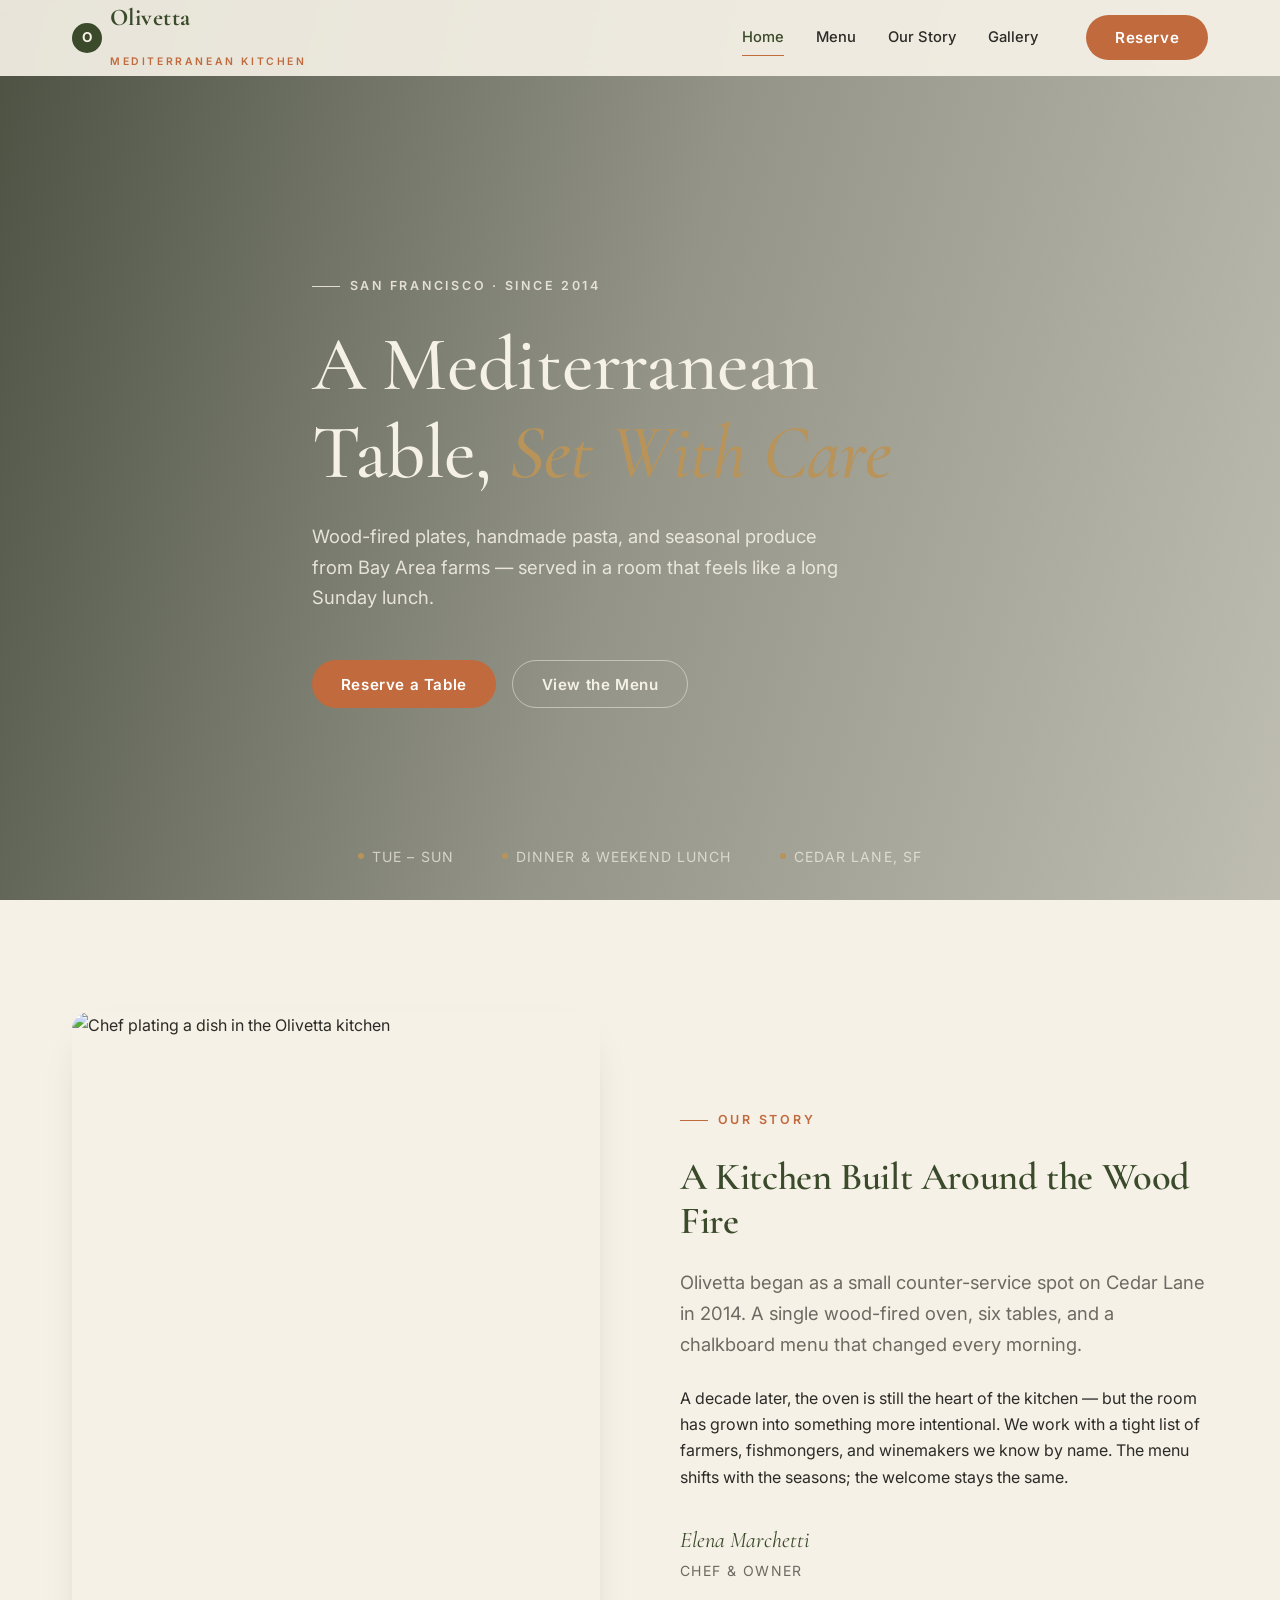
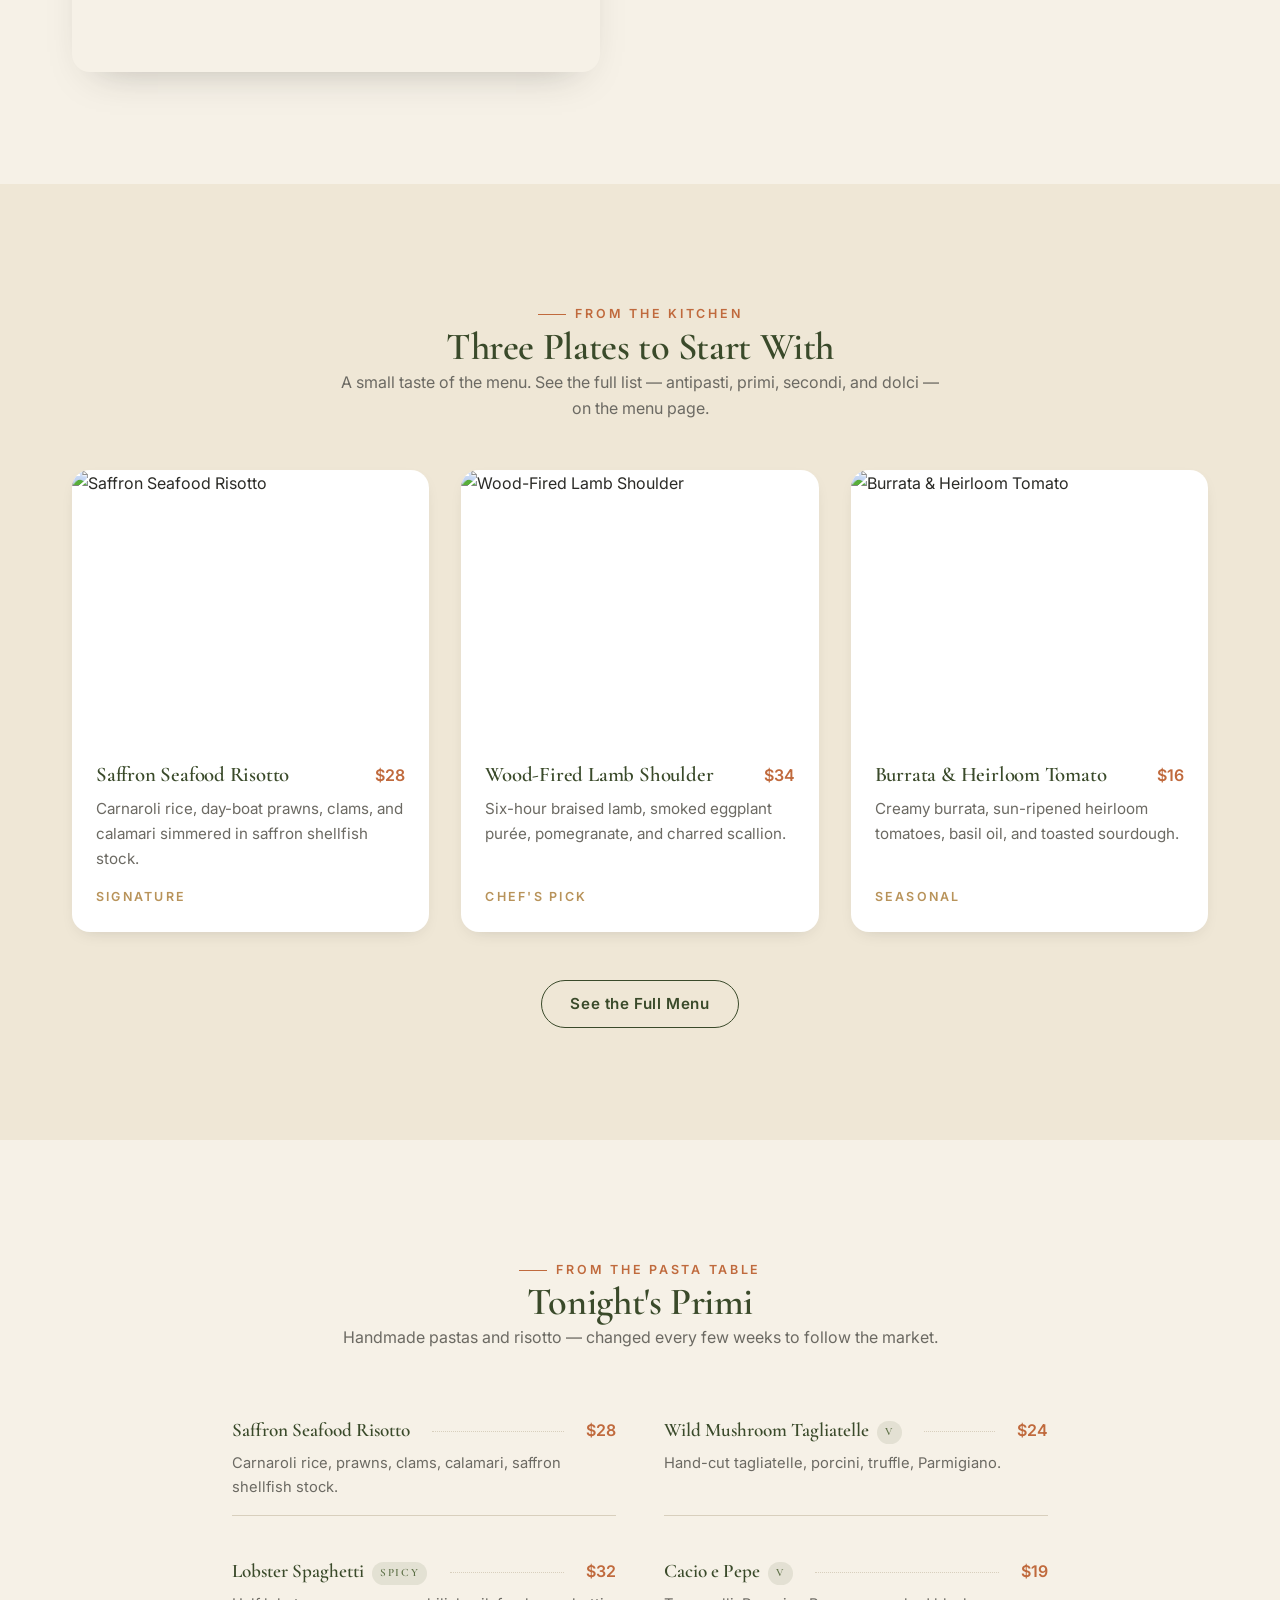
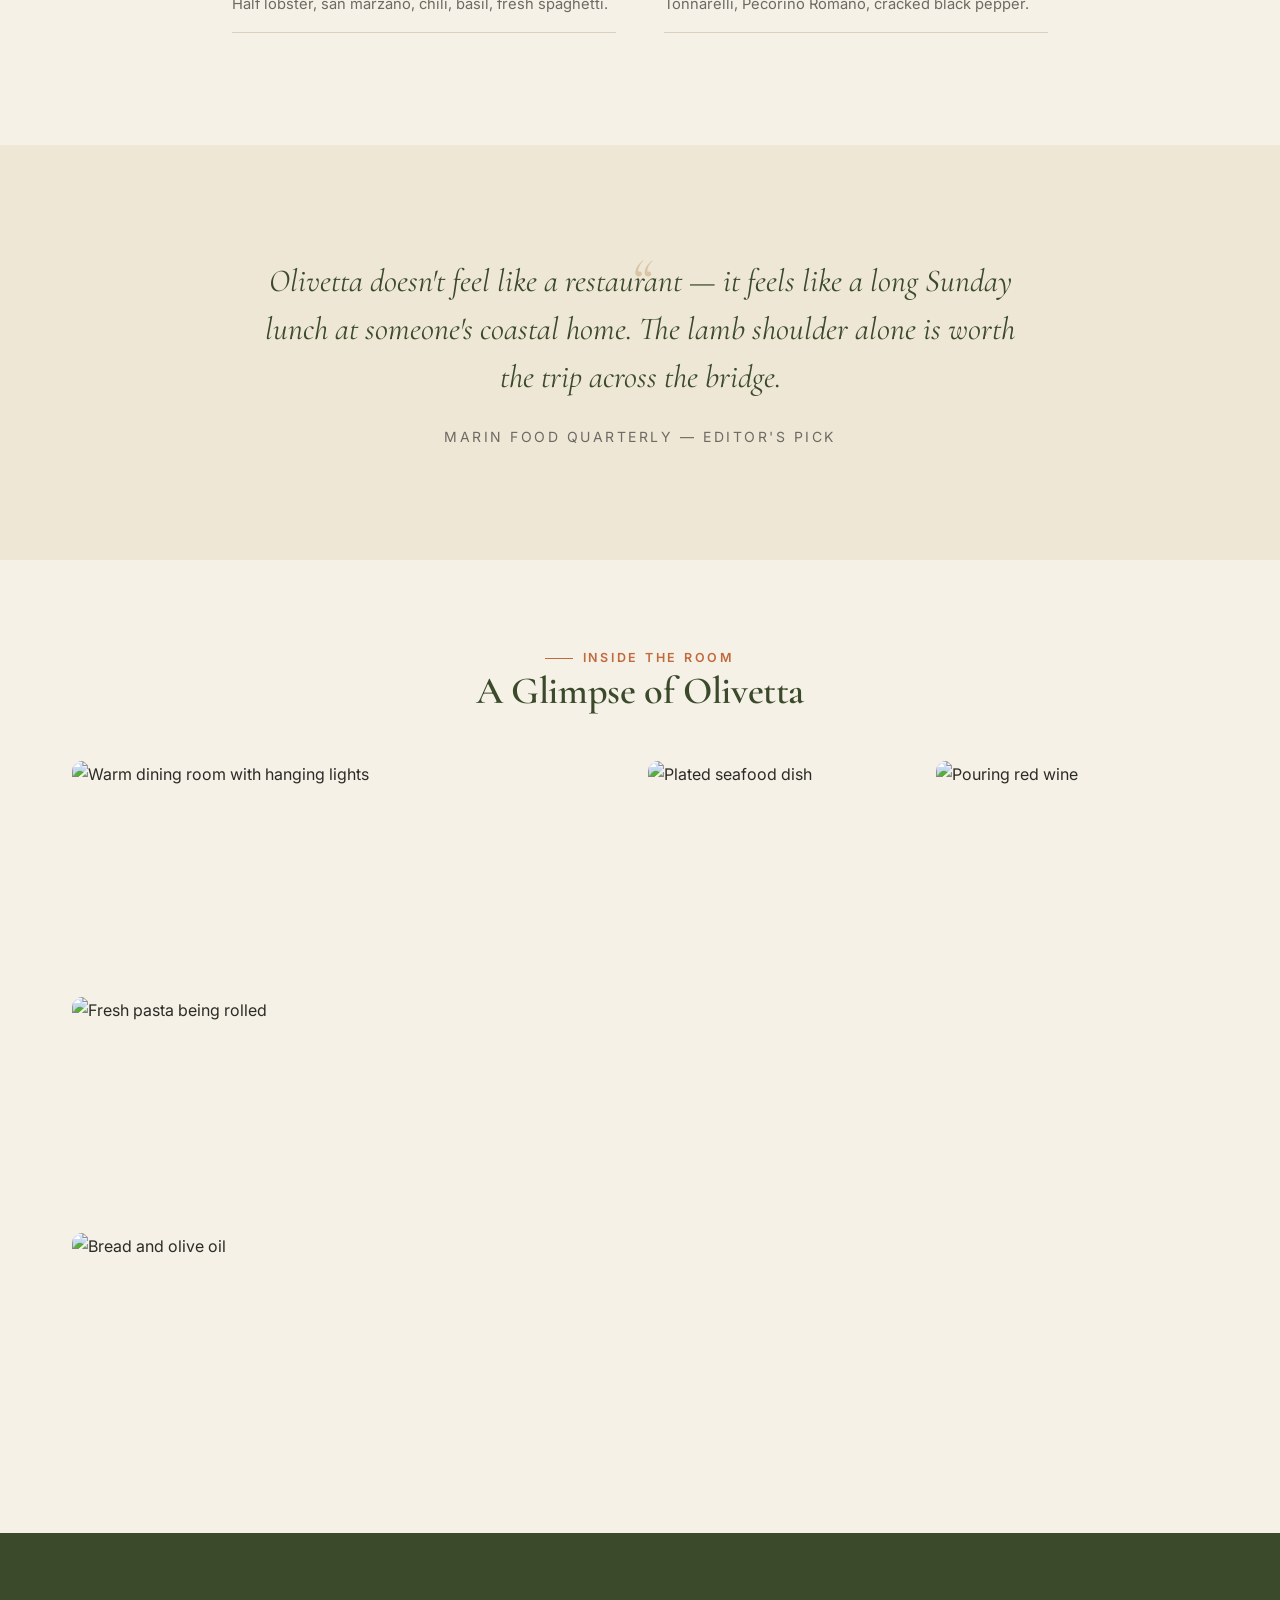
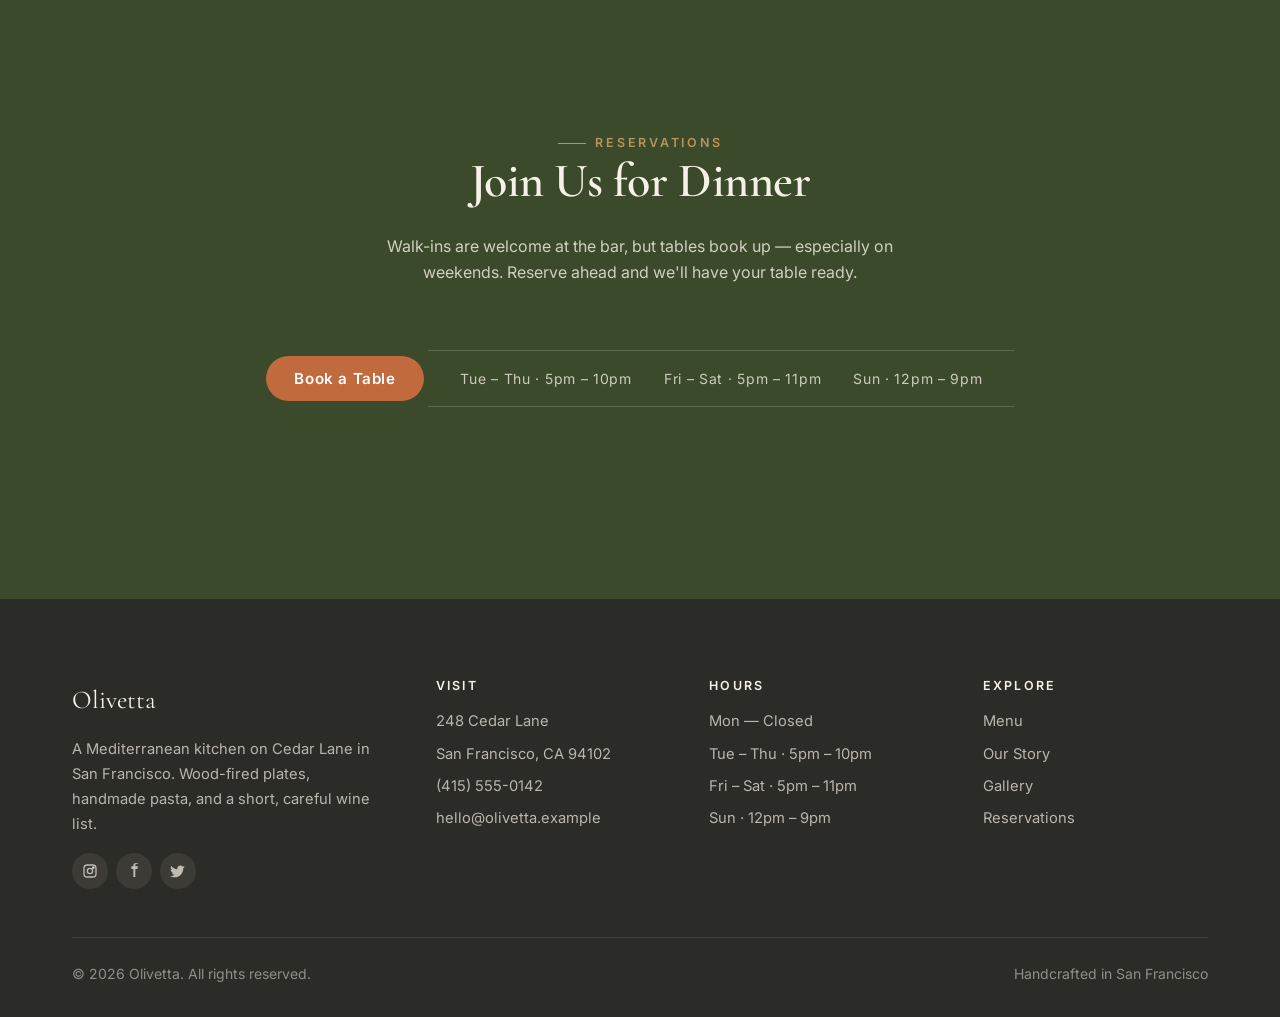
==== download/restaurant-site/index.html @ 065e6060 "7a4974b9-3017-41eb-8cba-49fa812db9d4" ====
<!DOCTYPE html>
<html lang="en">
<head>
  <meta charset="UTF-8">
  <meta name="viewport" content="width=device-width, initial-scale=1.0">
  <title>Olivetta — Mediterranean Kitchen in San Francisco</title>
  <meta name="description" content="Olivetta is a Mediterranean kitchen in San Francisco serving wood-fired dishes, handmade pasta, and seasonal plates in a warm, intimate room.">

  <!-- Fonts: Cormorant Garamond for display, Inter for body -->
  <link rel="preconnect" href="https://fonts.googleapis.com">
  <link rel="preconnect" href="https://fonts.gstatic.com" crossorigin>
  <link href="https://fonts.googleapis.com/css2?family=Cormorant+Garamond:ital,wght@0,400;0,500;0,600;0,700;1,400;1,500&family=Inter:wght@400;500;600;700&display=swap" rel="stylesheet">

  <!-- Site styles -->
  <link rel="stylesheet" href="css/style.css">

  <!-- Favicon (inline SVG olive sprig) -->
  <link rel="icon" href="data:image/svg+xml,<svg xmlns='http://www.w3.org/2000/svg' viewBox='0 0 32 32'><circle cx='16' cy='16' r='14' fill='%233a4a2a'/><text x='16' y='22' font-family='Georgia' font-size='18' fill='%23f6f1e7' text-anchor='middle'>O</text></svg>">
</head>
<body>

  <!-- =================================================================
       Navigation
       ================================================================= -->
  <header class="nav">
    <div class="nav__inner">
      <a href="index.html" class="brand" aria-label="Olivetta — home">
        <span class="brand__mark">O</span>
        <span>
          <span class="brand__name">Olivetta</span>
          <br>
          <span class="brand__tag">Mediterranean Kitchen</span>
        </span>
      </a>

      <nav class="nav__links" id="nav-links">
        <a href="index.html" class="nav__link nav__link--active">Home</a>
        <a href="menu.html" class="nav__link">Menu</a>
        <a href="index.html#story" class="nav__link">Our Story</a>
        <a href="index.html#gallery" class="nav__link">Gallery</a>
        <a href="reservation.html" class="btn btn--primary nav__cta">Reserve</a>
      </nav>

      <button class="nav__toggle" aria-label="Toggle menu"
              aria-expanded="false" aria-controls="nav-links">
        <span></span><span></span><span></span>
      </button>
    </div>
  </header>


  <!-- =================================================================
       Hero
       ================================================================= -->
  <section class="hero">
    <div class="hero__bg">
      <img src="https://images.unsplash.com/photo-1517248135467-4c7edcad34c4?auto=format&fit=crop&w=2000&q=80"
           alt="Warm candlelit dining room at Olivetta">
    </div>

    <div class="container hero__inner">
      <span class="eyebrow hero__eyebrow">San Francisco · Since 2014</span>
      <h1>A Mediterranean Table, <em>Set With Care</em></h1>
      <p class="hero__lead">
        Wood-fired plates, handmade pasta, and seasonal produce from
        Bay Area farms — served in a room that feels like a long Sunday lunch.
      </p>
      <div class="hero__actions">
        <a href="reservation.html" class="btn btn--primary">Reserve a Table</a>
        <a href="menu.html" class="btn btn--ghost">View the Menu</a>
      </div>
    </div>

    <div class="hero__meta">
      <span>Tue – Sun</span>
      <span>Dinner &amp; Weekend Lunch</span>
      <span>Cedar Lane, SF</span>
    </div>
  </section>


  <!-- =================================================================
       Story
       ================================================================= -->
  <section class="section" id="story">
    <div class="container story">
      <div class="story__image reveal">
        <img src="https://images.unsplash.com/photo-1556910103-1c02745aae4d?auto=format&fit=crop&w=1000&q=80"
             alt="Chef plating a dish in the Olivetta kitchen">
      </div>

      <div class="story__content reveal">
        <span class="eyebrow">Our Story</span>
        <h2>A Kitchen Built Around the Wood Fire</h2>
        <p class="lead">
          Olivetta began as a small counter-service spot on Cedar Lane in 2014.
          A single wood-fired oven, six tables, and a chalkboard menu that
          changed every morning.
        </p>
        <p>
          A decade later, the oven is still the heart of the kitchen — but the
          room has grown into something more intentional. We work with a tight
          list of farmers, fishmongers, and winemakers we know by name. The
          menu shifts with the seasons; the welcome stays the same.
        </p>
        <p class="story__signature">
          Elena Marchetti
          <small>Chef &amp; Owner</small>
        </p>
      </div>
    </div>
  </section>


  <!-- =================================================================
       Signature Dishes (rendered by main.js)
       ================================================================= -->
  <section class="section section--alt">
    <div class="container">
      <div class="menu-preview__head reveal">
        <span class="eyebrow">From the Kitchen</span>
        <h2>Three Plates to Start With</h2>
        <p class="section-subtitle">
          A small taste of the menu. See the full list — antipasti, primi,
          secondi, and dolci — on the menu page.
        </p>
      </div>

      <div class="dishes" data-signature-dishes>
        <!-- Filled in by main.js from SIGNATURE_DISHES in js/data.js -->
      </div>

      <div style="text-align:center; margin-top: var(--space-5)">
        <a href="menu.html" class="btn btn--outline">See the Full Menu</a>
      </div>
    </div>
  </section>


  <!-- =================================================================
       Menu preview — Primi (rendered from js/data.js)
       ================================================================= -->
  <section class="section">
    <div class="container container-narrow">
      <div class="menu-preview__head reveal">
        <span class="eyebrow">From the Pasta Table</span>
        <h2>Tonight's Primi</h2>
        <p class="section-subtitle">
          Handmade pastas and risotto — changed every few weeks to follow the
          market.
        </p>
      </div>

      <div class="menu-list" data-menu-preview>
        <!-- JS will drop the Primi group's items in here -->
      </div>
    </div>
  </section>


  <!-- =================================================================
       Testimonial
       ================================================================= -->
  <section class="section section--alt">
    <div class="container container-narrow" data-testimonial>
      <!-- Filled in by main.js -->
    </div>
  </section>


  <!-- =================================================================
       Gallery (rendered by main.js)
       ================================================================= -->
  <section class="section section--tight" id="gallery">
    <div class="container">
      <div class="menu-preview__head reveal">
        <span class="eyebrow">Inside the Room</span>
        <h2>A Glimpse of Olivetta</h2>
      </div>
    </div>

    <div class="container">
      <div class="gallery" data-gallery>
        <!-- Filled in by main.js from GALLERY_IMAGES in js/data.js -->
      </div>
    </div>
  </section>


  <!-- =================================================================
       Reservation CTA
       ================================================================= -->
  <section class="section section--olive">
    <div class="container cta-band">
      <span class="eyebrow" style="color: var(--color-gold)">Reservations</span>
      <h2>Join Us for Dinner</h2>
      <p>
        Walk-ins are welcome at the bar, but tables book up — especially on
        weekends. Reserve ahead and we'll have your table ready.
      </p>
      <a href="reservation.html" class="btn btn--primary">Book a Table</a>
      <div class="cta-band__hours">
        <span>Tue – Thu · 5pm – 10pm</span>
        <span>Fri – Sat · 5pm – 11pm</span>
        <span>Sun · 12pm – 9pm</span>
      </div>
    </div>
  </section>


  <!-- =================================================================
       Footer
       ================================================================= -->
  <footer class="footer">
    <div class="container">
      <div class="footer__grid">
        <div>
          <div class="footer__brand">Olivetta</div>
          <p class="footer__about">
            A Mediterranean kitchen on Cedar Lane in San Francisco.
            Wood-fired plates, handmade pasta, and a short, careful wine list.
          </p>
          <div class="footer__social">
            <a href="https://instagram.com" aria-label="Instagram" target="_blank" rel="noopener">
              <svg viewBox="0 0 24 24" fill="none" stroke="currentColor" stroke-width="2"><rect x="3" y="3" width="18" height="18" rx="5"/><circle cx="12" cy="12" r="4"/><circle cx="17" cy="7" r="1" fill="currentColor"/></svg>
            </a>
            <a href="https://facebook.com" aria-label="Facebook" target="_blank" rel="noopener">
              <svg viewBox="0 0 24 24" fill="currentColor"><path d="M14 9h3l1-4h-4V3c0-1 .5-2 2-2h2V0h-3c-3 0-4 1.5-4 4v1H8v4h3v12h3V9z"/></svg>
            </a>
            <a href="https://twitter.com" aria-label="Twitter" target="_blank" rel="noopener">
              <svg viewBox="0 0 24 24" fill="currentColor"><path d="M22 5.8c-.7.3-1.5.5-2.4.6.9-.5 1.5-1.3 1.8-2.3-.8.5-1.7.8-2.6 1-.8-.9-2-1.4-3.3-1.4-2.5 0-4.5 2-4.5 4.5 0 .4 0 .7.1 1C7.4 9 4 7.2 1.7 4.4c-.4.7-.6 1.5-.6 2.3 0 1.6.8 3 2 3.8-.7 0-1.4-.2-2-.5 0 2.2 1.6 4 3.7 4.4-.4.1-.8.2-1.2.2-.3 0-.6 0-.8-.1.6 1.8 2.3 3.1 4.3 3.1-1.6 1.2-3.5 1.9-5.6 1.9H0c2 1.3 4.4 2 7 2 8.3 0 12.9-6.9 12.9-12.9v-.6c.9-.6 1.7-1.4 2.1-2.2z"/></svg>
            </a>
          </div>
        </div>

        <div>
          <h4>Visit</h4>
          <ul class="footer__list">
            <li>248 Cedar Lane</li>
            <li>San Francisco, CA 94102</li>
            <li><a href="tel:+14155550142">(415) 555-0142</a></li>
            <li><a href="mailto:hello@olivetta.example">hello@olivetta.example</a></li>
          </ul>
        </div>

        <div>
          <h4>Hours</h4>
          <ul class="footer__list">
            <li>Mon — Closed</li>
            <li>Tue – Thu · 5pm – 10pm</li>
            <li>Fri – Sat · 5pm – 11pm</li>
            <li>Sun · 12pm – 9pm</li>
          </ul>
        </div>

        <div>
          <h4>Explore</h4>
          <ul class="footer__list">
            <li><a href="menu.html">Menu</a></li>
            <li><a href="index.html#story">Our Story</a></li>
            <li><a href="index.html#gallery">Gallery</a></li>
            <li><a href="reservation.html">Reservations</a></li>
          </ul>
        </div>
      </div>

      <div class="footer__bottom">
        <span>&copy; <span data-year>2025</span> Olivetta. All rights reserved.</span>
        <span>Handcrafted in San Francisco</span>
      </div>
    </div>
  </footer>


  <!-- =================================================================
       Scripts — data first, then main.js (which renders dynamic content)
       ================================================================= -->
  <script src="js/data.js"></script>
  <script src="js/main.js"></script>
  <script>
    // Homepage-only: drop the "Primi" group's items into the menu preview.
    document.addEventListener("DOMContentLoaded", () => {
      const primi = (window.MENU || []).find(g => g.category === "Primi");
      const wrap = document.querySelector("[data-menu-preview]");
      if (primi && wrap) {
        wrap.innerHTML = primi.items.map(item => {
          const tagPills = (item.tags || [])
            .map(t => `<span class="menu-item__tag">${t}</span>`).join("");
          return `
            <div class="menu-item">
              <div style="flex:1">
                <div class="menu-item__head">
                  <span class="menu-item__name">${item.name}${tagPills}</span>
                  <span class="menu-item__dots"></span>
                  <span class="menu-item__price">${item.price}</span>
                </div>
                <p class="menu-item__desc">${item.desc}</p>
              </div>
            </div>`;
        }).join("");
      }
    });
  </script>
</body>
</html>
---- download/restaurant-site/css/style.css ----
/* ==========================================================================
   Olivetta — Mediterranean Kitchen
   Stylesheet
   --------------------------------------------------------------------------
   This file is organized into clear sections so a beginner can find and
   edit any part of the design. The most common customizations (colors,
   fonts, spacing) live inside the :root variables block at the top.
   ========================================================================== */


/* ==========================================================================
   1. Design Tokens (CSS Variables) — EDIT THESE TO REBRAND THE SITE
   --------------------------------------------------------------------------
   Change brand colors, fonts, spacing, and radii here. Every component
   below reads from these variables, so a single edit propagates sitewide.
   ========================================================================== */

:root {
  /* --- Brand colors --- */
  --color-olive:        #3a4a2a;   /* primary deep green */
  --color-olive-soft:   #5b6e44;
  --color-terracotta:   #c06a3d;   /* warm accent */
  --color-terracotta-dk:#a4542c;
  --color-cream:        #f6f1e7;   /* page background */
  --color-cream-2:      #efe7d6;   /* alternate section bg */
  --color-charcoal:     #2b2b27;   /* body text */
  --color-muted:        #6c6a63;   /* secondary text */
  --color-gold:         #b8935a;   /* fine accents / dividers */
  --color-line:         #d8cfbd;  /* hairline borders */
  --color-white:        #ffffff;

  /* --- Typography --- */
  --font-display: "Cormorant Garamond", "Playfair Display", Georgia, serif;
  --font-body:    "Inter", -apple-system, BlinkMacSystemFont, "Segoe UI", Roboto, sans-serif;

  --fs-hero:    clamp(2.8rem, 6vw, 5rem);
  --fs-h1:      clamp(2.2rem, 4vw, 3.2rem);
  --fs-h2:      clamp(1.8rem, 3vw, 2.4rem);
  --fs-h3:      1.35rem;
  --fs-lead:    1.15rem;
  --fs-body:    1rem;
  --fs-small:   0.875rem;
  --fs-eyebrow: 0.78rem;

  /* --- Spacing scale --- */
  --space-1: 0.5rem;
  --space-2: 1rem;
  --space-3: 1.5rem;
  --space-4: 2rem;
  --space-5: 3rem;
  --space-6: 5rem;
  --space-7: 7rem;

  /* --- Radii & shadows --- */
  --radius-sm: 4px;
  --radius-md: 10px;
  --radius-lg: 18px;
  --shadow-card: 0 18px 40px -24px rgba(43, 43, 39, 0.35);
  --shadow-soft: 0 6px 18px -10px rgba(43, 43, 39, 0.25);

  /* --- Layout --- */
  --container: 1200px;
  --container-narrow: 880px;
  --nav-height: 76px;

  /* --- Motion --- */
  --ease: cubic-bezier(0.22, 0.61, 0.36, 1);
  --transition: 0.35s var(--ease);
}

/* ==========================================================================
   2. Reset & Base Elements
   ========================================================================== */

*,
*::before,
*::after { box-sizing: border-box; }

* { margin: 0; padding: 0; }

html {
  scroll-behavior: smooth;
  -webkit-text-size-adjust: 100%;
}

body {
  font-family: var(--font-body);
  font-size: var(--fs-body);
  line-height: 1.65;
  color: var(--color-charcoal);
  background: var(--color-cream);
  -webkit-font-smoothing: antialiased;
  text-rendering: optimizeLegibility;
}

img {
  display: block;
  max-width: 100%;
  height: auto;
}

a {
  color: inherit;
  text-decoration: none;
  transition: color var(--transition);
}

a:hover { color: var(--color-terracotta); }

ul { list-style: none; }

button {
  font-family: inherit;
  cursor: pointer;
  border: none;
  background: none;
}

:focus-visible {
  outline: 2px solid var(--color-terracotta);
  outline-offset: 3px;
}


/* ==========================================================================
   3. Typography Helpers
   ========================================================================== */

.eyebrow {
  font-size: var(--fs-eyebrow);
  letter-spacing: 0.22em;
  text-transform: uppercase;
  color: var(--color-terracotta);
  font-weight: 600;
  display: inline-flex;
  align-items: center;
  gap: 0.6rem;
}

.eyebrow::before {
  content: "";
  width: 28px;
  height: 1px;
  background: currentColor;
  display: inline-block;
}

h1, h2, h3, h4 {
  font-family: var(--font-display);
  font-weight: 600;
  line-height: 1.15;
  color: var(--color-olive);
  letter-spacing: -0.01em;
}

h1 { font-size: var(--fs-h1); }
h2 { font-size: var(--fs-h2); }
h3 { font-size: var(--fs-h3); }

.lead {
  font-size: var(--fs-lead);
  color: var(--color-muted);
  line-height: 1.7;
}

.section-title {
  text-align: center;
  margin-bottom: var(--space-2);
}

.section-subtitle {
  text-align: center;
  max-width: 600px;
  margin: 0 auto var(--space-5);
  color: var(--color-muted);
}


/* ==========================================================================
   4. Layout Utilities
   ========================================================================== */

.container {
  width: 100%;
  max-width: var(--container);
  margin-inline: auto;
  padding-inline: var(--space-4);
}

.container-narrow {
  max-width: var(--container-narrow);
}

.section {
  padding-block: var(--space-7);
}

.section--tight { padding-block: var(--space-6); }

.section--alt { background: var(--color-cream-2); }

.section--olive {
  background: var(--color-olive);
  color: var(--color-cream);
}

.section--olive h1,
.section--olive h2,
.section--olive h3 { color: var(--color-cream); }

.section--olive .lead { color: rgba(246, 241, 231, 0.78); }


/* ==========================================================================
   5. Buttons
   ========================================================================== */

.btn {
  display: inline-flex;
  align-items: center;
  justify-content: center;
  gap: 0.5rem;
  padding: 0.95rem 1.8rem;
  font-size: 0.95rem;
  font-weight: 600;
  letter-spacing: 0.04em;
  border-radius: 999px;
  transition: all var(--transition);
  cursor: pointer;
  text-align: center;
  line-height: 1;
}

.btn--primary {
  background: var(--color-terracotta);
  color: var(--color-white);
}

.btn--primary:hover {
  background: var(--color-terracotta-dk);
  color: var(--color-white);
  transform: translateY(-2px);
  box-shadow: var(--shadow-soft);
}

.btn--ghost {
  background: transparent;
  color: var(--color-cream);
  border: 1px solid rgba(246, 241, 231, 0.5);
}

.btn--ghost:hover {
  background: var(--color-cream);
  color: var(--color-olive);
}

.btn--outline {
  background: transparent;
  color: var(--color-olive);
  border: 1px solid var(--color-olive);
}

.btn--outline:hover {
  background: var(--color-olive);
  color: var(--color-cream);
}


/* ==========================================================================
   6. Navigation
   ========================================================================== */

.nav {
  position: fixed;
  top: 0;
  left: 0;
  right: 0;
  height: var(--nav-height);
  background: rgba(246, 241, 231, 0.92);
  backdrop-filter: blur(12px);
  -webkit-backdrop-filter: blur(12px);
  border-bottom: 1px solid transparent;
  z-index: 100;
  transition: border-color var(--transition), background var(--transition);
}

.nav--scrolled {
  border-bottom-color: var(--color-line);
  background: rgba(246, 241, 231, 0.97);
}

.nav__inner {
  max-width: var(--container);
  height: 100%;
  margin-inline: auto;
  padding-inline: var(--space-4);
  display: flex;
  align-items: center;
  justify-content: space-between;
  gap: var(--space-4);
}

.brand {
  display: flex;
  align-items: baseline;
  gap: 0.5rem;
  font-family: var(--font-display);
  font-size: 1.5rem;
  font-weight: 700;
  color: var(--color-olive);
  letter-spacing: 0.02em;
}

.brand__mark {
  width: 30px;
  height: 30px;
  border-radius: 50%;
  background: var(--color-olive);
  color: var(--color-cream);
  display: inline-flex;
  align-items: center;
  justify-content: center;
  font-size: 0.85rem;
  font-weight: 700;
  font-family: var(--font-body);
  align-self: center;
}

.brand__name { line-height: 1; }

.brand__tag {
  font-family: var(--font-body);
  font-size: 0.65rem;
  letter-spacing: 0.25em;
  text-transform: uppercase;
  color: var(--color-terracotta);
  font-weight: 600;
}

.nav__links {
  display: flex;
  align-items: center;
  gap: var(--space-4);
}

.nav__link {
  font-size: 0.92rem;
  font-weight: 500;
  color: var(--color-charcoal);
  position: relative;
  padding-block: 0.4rem;
}

.nav__link::after {
  content: "";
  position: absolute;
  bottom: 0;
  left: 0;
  width: 0;
  height: 1.5px;
  background: var(--color-terracotta);
  transition: width var(--transition);
}

.nav__link:hover::after,
.nav__link--active::after { width: 100%; }

.nav__link--active { color: var(--color-olive); }

.nav__cta {
  margin-left: var(--space-2);
}

.nav__toggle {
  display: none;
  width: 44px;
  height: 44px;
  align-items: center;
  justify-content: center;
  flex-direction: column;
  gap: 5px;
}

.nav__toggle span {
  display: block;
  width: 24px;
  height: 2px;
  background: var(--color-olive);
  transition: transform var(--transition), opacity var(--transition);
}

.nav__toggle[aria-expanded="true"] span:nth-child(1) {
  transform: translateY(7px) rotate(45deg);
}

.nav__toggle[aria-expanded="true"] span:nth-child(2) { opacity: 0; }

.nav__toggle[aria-expanded="true"] span:nth-child(3) {
  transform: translateY(-7px) rotate(-45deg);
}


/* ==========================================================================
   7. Hero
   ========================================================================== */

.hero {
  position: relative;
  min-height: 100vh;
  display: flex;
  align-items: center;
  color: var(--color-cream);
  overflow: hidden;
  padding-top: var(--nav-height);
}

.hero__bg {
  position: absolute;
  inset: 0;
  z-index: -2;
}

.hero__bg img {
  width: 100%;
  height: 100%;
  object-fit: cover;
}

.hero::after {
  content: "";
  position: absolute;
  inset: 0;
  background: linear-gradient(
    105deg,
    rgba(28, 36, 20, 0.78) 0%,
    rgba(28, 36, 20, 0.45) 50%,
    rgba(28, 36, 20, 0.25) 100%
  );
  z-index: -1;
}

.hero__inner {
  max-width: 720px;
  padding-block: var(--space-6);
}

.hero__eyebrow {
  color: var(--color-cream);
  opacity: 0.85;
}

.hero__eyebrow::before { background: var(--color-cream); }

.hero h1 {
  color: var(--color-cream);
  font-size: var(--fs-hero);
  margin-block: var(--space-3) var(--space-3);
  font-weight: 500;
}

.hero h1 em {
  font-style: italic;
  color: var(--color-gold);
}

.hero__lead {
  font-size: var(--fs-lead);
  color: rgba(246, 241, 231, 0.88);
  max-width: 540px;
  margin-bottom: var(--space-5);
}

.hero__actions {
  display: flex;
  gap: var(--space-2);
  flex-wrap: wrap;
}

.hero__meta {
  position: absolute;
  bottom: var(--space-4);
  left: 0;
  right: 0;
  display: flex;
  justify-content: center;
  gap: var(--space-5);
  color: rgba(246, 241, 231, 0.7);
  font-size: var(--fs-small);
  letter-spacing: 0.08em;
  text-transform: uppercase;
}

.hero__meta span { display: inline-flex; align-items: center; gap: 0.5rem; }

.hero__meta span::before {
  content: "";
  width: 6px;
  height: 6px;
  border-radius: 50%;
  background: var(--color-gold);
}


/* ==========================================================================
   8. Story / Intro Section
   ========================================================================== */

.story {
  display: grid;
  grid-template-columns: 1fr 1fr;
  gap: var(--space-6);
  align-items: center;
}

.story__image {
  position: relative;
  border-radius: var(--radius-lg);
  overflow: hidden;
  aspect-ratio: 4 / 5;
  box-shadow: var(--shadow-card);
}

.story__image img {
  width: 100%;
  height: 100%;
  object-fit: cover;
  transition: transform 1.2s var(--ease);
}

.story__image:hover img { transform: scale(1.04); }

.story__content > * + * { margin-top: var(--space-3); }

.story__signature {
  font-family: var(--font-display);
  font-style: italic;
  font-size: 1.4rem;
  color: var(--color-olive);
  margin-top: var(--space-4);
}

.story__signature small {
  display: block;
  font-family: var(--font-body);
  font-style: normal;
  font-size: var(--fs-small);
  color: var(--color-muted);
  letter-spacing: 0.1em;
  text-transform: uppercase;
}


/* ==========================================================================
   9. Signature Dishes
   ========================================================================== */

.dishes {
  display: grid;
  grid-template-columns: repeat(3, 1fr);
  gap: var(--space-4);
}

.dish {
  background: var(--color-white);
  border-radius: var(--radius-lg);
  overflow: hidden;
  box-shadow: var(--shadow-soft);
  transition: transform var(--transition), box-shadow var(--transition);
  display: flex;
  flex-direction: column;
}

.dish:hover {
  transform: translateY(-6px);
  box-shadow: var(--shadow-card);
}

.dish__image {
  aspect-ratio: 4 / 3;
  overflow: hidden;
}

.dish__image img {
  width: 100%;
  height: 100%;
  object-fit: cover;
  transition: transform 0.9s var(--ease);
}

.dish:hover .dish__image img { transform: scale(1.06); }

.dish__body {
  padding: var(--space-3);
  display: flex;
  flex-direction: column;
  gap: 0.5rem;
  flex: 1;
}

.dish__head {
  display: flex;
  justify-content: space-between;
  align-items: baseline;
  gap: var(--space-2);
}

.dish__name {
  font-family: var(--font-display);
  font-size: 1.3rem;
  color: var(--color-olive);
  font-weight: 600;
}

.dish__price {
  font-weight: 600;
  color: var(--color-terracotta);
  white-space: nowrap;
}

.dish__desc {
  color: var(--color-muted);
  font-size: 0.95rem;
  flex: 1;
}

.dish__tag {
  align-self: flex-start;
  font-size: var(--fs-eyebrow);
  letter-spacing: 0.18em;
  text-transform: uppercase;
  color: var(--color-gold);
  font-weight: 600;
  margin-top: var(--space-1);
}


/* ==========================================================================
   10. Menu Preview (homepage) + Full Menu (menu page)
   ========================================================================== */

.menu-preview__head {
  text-align: center;
  margin-bottom: var(--space-5);
}

/* Menu list — used on homepage preview and full menu page */
.menu-list {
  display: grid;
  grid-template-columns: 1fr 1fr;
  gap: var(--space-3) var(--space-5);
}

.menu-item {
  display: flex;
  gap: var(--space-2);
  padding-block: var(--space-2);
  border-bottom: 1px solid var(--color-line);
}

.menu-item__head {
  display: flex;
  justify-content: space-between;
  align-items: baseline;
  gap: var(--space-2);
}

.menu-item__name {
  font-family: var(--font-display);
  font-size: 1.2rem;
  color: var(--color-olive);
  font-weight: 600;
}

.menu-item__price {
  font-weight: 600;
  color: var(--color-terracotta);
}

.menu-item__dots {
  flex: 1;
  border-bottom: 1px dotted var(--color-line);
  transform: translateY(-4px);
  margin-inline: 0.4rem;
}

.menu-item__desc {
  color: var(--color-muted);
  font-size: 0.92rem;
  margin-top: 0.25rem;
}

.menu-item__tag {
  display: inline-block;
  font-size: 0.7rem;
  letter-spacing: 0.15em;
  text-transform: uppercase;
  color: var(--color-olive-soft);
  background: rgba(91, 110, 68, 0.12);
  padding: 0.15rem 0.5rem;
  border-radius: 999px;
  margin-left: 0.5rem;
  vertical-align: middle;
}

/* Category filter (menu page) */
.menu-filters {
  display: flex;
  flex-wrap: wrap;
  justify-content: center;
  gap: 0.5rem;
  margin-bottom: var(--space-5);
}

.menu-filter {
  padding: 0.5rem 1.1rem;
  border-radius: 999px;
  font-size: 0.9rem;
  font-weight: 500;
  color: var(--color-charcoal);
  background: transparent;
  border: 1px solid var(--color-line);
  transition: all var(--transition);
}

.menu-filter:hover {
  border-color: var(--color-olive);
  color: var(--color-olive);
}

.menu-filter--active {
  background: var(--color-olive);
  color: var(--color-cream);
  border-color: var(--color-olive);
}

/* Menu page category group */
.menu-group { margin-bottom: var(--space-6); }

.menu-group__head {
  text-align: center;
  margin-bottom: var(--space-4);
}

.menu-group__title {
  font-size: 2rem;
  color: var(--color-olive);
  display: inline-flex;
  align-items: center;
  gap: var(--space-2);
}

.menu-group__title::before,
.menu-group__title::after {
  content: "";
  width: 30px;
  height: 1px;
  background: var(--color-gold);
}

.menu-group__note {
  color: var(--color-muted);
  font-size: 0.92rem;
  margin-top: 0.5rem;
}


/* ==========================================================================
   11. Gallery
   ========================================================================== */

.gallery {
  display: grid;
  grid-template-columns: repeat(4, 1fr);
  grid-auto-rows: 220px;
  gap: var(--space-2);
}

.gallery__item {
  overflow: hidden;
  border-radius: var(--radius-md);
  position: relative;
}

.gallery__item--tall { grid-row: span 2; }
.gallery__item--wide { grid-column: span 2; }

.gallery__item img {
  width: 100%;
  height: 100%;
  object-fit: cover;
  transition: transform 0.9s var(--ease);
}

.gallery__item:hover img { transform: scale(1.07); }


/* ==========================================================================
   12. Reservation CTA Band
   ========================================================================== */

.cta-band {
  text-align: center;
  padding-block: var(--space-6);
}

.cta-band h2 {
  font-size: clamp(2rem, 4vw, 3rem);
  margin-bottom: var(--space-3);
}

.cta-band p {
  max-width: 560px;
  margin: 0 auto var(--space-4);
  color: rgba(246, 241, 231, 0.8);
}

.cta-band__hours {
  display: inline-flex;
  gap: var(--space-4);
  margin-top: var(--space-4);
  padding: var(--space-2) var(--space-4);
  border-top: 1px solid rgba(246, 241, 231, 0.18);
  border-bottom: 1px solid rgba(246, 241, 231, 0.18);
  font-size: var(--fs-small);
  letter-spacing: 0.05em;
  color: rgba(246, 241, 231, 0.78);
}


/* ==========================================================================
   13. Testimonial
   ========================================================================== */

.testimonial {
  text-align: center;
  max-width: 760px;
  margin-inline: auto;
}

.testimonial__quote {
  font-family: var(--font-display);
  font-style: italic;
  font-size: clamp(1.4rem, 2.5vw, 2rem);
  color: var(--color-olive);
  line-height: 1.5;
  position: relative;
}

.testimonial__quote::before {
  content: "“";
  font-size: 4rem;
  color: var(--color-gold);
  position: absolute;
  top: -1.5rem;
  left: 50%;
  transform: translateX(-50%);
  opacity: 0.4;
}

.testimonial__cite {
  margin-top: var(--space-3);
  font-size: var(--fs-small);
  letter-spacing: 0.18em;
  text-transform: uppercase;
  color: var(--color-muted);
}


/* ==========================================================================
   14. Reservation Form
   ========================================================================== */

.reserve {
  display: grid;
  grid-template-columns: 1fr 1fr;
  gap: var(--space-6);
  align-items: start;
}

.reserve__info > * + * { margin-top: var(--space-3); }

.reserve__hours {
  background: var(--color-white);
  border-radius: var(--radius-md);
  padding: var(--space-3);
  margin-top: var(--space-4);
  box-shadow: var(--shadow-soft);
}

.reserve__hours h4 {
  font-family: var(--font-body);
  font-size: var(--fs-eyebrow);
  letter-spacing: 0.18em;
  text-transform: uppercase;
  color: var(--color-terracotta);
  margin-bottom: var(--space-2);
}

.reserve__hours-row {
  display: flex;
  justify-content: space-between;
  padding: 0.4rem 0;
  border-bottom: 1px solid var(--color-line);
  font-size: 0.95rem;
}

.reserve__hours-row:last-child { border-bottom: none; }

.reserve__hours-day { color: var(--color-charcoal); font-weight: 500; }
.reserve__hours-time { color: var(--color-muted); }

.form {
  background: var(--color-white);
  padding: var(--space-4);
  border-radius: var(--radius-lg);
  box-shadow: var(--shadow-card);
}

.form__row {
  display: grid;
  grid-template-columns: 1fr 1fr;
  gap: var(--space-3);
}

.form__group {
  margin-bottom: var(--space-3);
  display: flex;
  flex-direction: column;
}

.form__label {
  font-size: var(--fs-small);
  font-weight: 600;
  color: var(--color-olive);
  margin-bottom: 0.4rem;
  letter-spacing: 0.04em;
}

.form__label .req { color: var(--color-terracotta); }

.form__input,
.form__select,
.form__textarea {
  width: 100%;
  padding: 0.8rem 1rem;
  border: 1px solid var(--color-line);
  border-radius: var(--radius-sm);
  font-family: inherit;
  font-size: 0.95rem;
  color: var(--color-charcoal);
  background: var(--color-cream);
  transition: border-color var(--transition), background var(--transition);
}

.form__input:focus,
.form__select:focus,
.form__textarea:focus {
  outline: none;
  border-color: var(--color-olive);
  background: var(--color-white);
}

.form__textarea { resize: vertical; min-height: 90px; }

.form__error {
  color: var(--color-terracotta-dk);
  font-size: var(--fs-small);
  margin-top: 0.35rem;
  display: none;
}

.form__group--error .form__input,
.form__group--error .form__select,
.form__group--error .form__textarea {
  border-color: var(--color-terracotta-dk);
  background: rgba(192, 106, 61, 0.05);
}

.form__group--error .form__error { display: block; }

.form__success {
  display: none;
  background: rgba(91, 110, 68, 0.1);
  border: 1px solid var(--color-olive-soft);
  color: var(--color-olive);
  padding: var(--space-3);
  border-radius: var(--radius-md);
  margin-bottom: var(--space-3);
}

.form__success--visible { display: block; }

.form__submit { width: 100%; margin-top: var(--space-2); }


/* ==========================================================================
   15. Footer
   ========================================================================== */

.footer {
  background: var(--color-charcoal);
  color: rgba(246, 241, 231, 0.7);
  padding-block: var(--space-6) var(--space-4);
}

.footer__grid {
  display: grid;
  grid-template-columns: 1.4fr 1fr 1fr 1fr;
  gap: var(--space-5);
  padding-bottom: var(--space-5);
  border-bottom: 1px solid rgba(246, 241, 231, 0.1);
}

.footer__brand {
  font-family: var(--font-display);
  font-size: 1.6rem;
  color: var(--color-cream);
  margin-bottom: var(--space-2);
}

.footer__about { font-size: 0.92rem; line-height: 1.7; max-width: 320px; }

.footer h4 {
  color: var(--color-cream);
  font-family: var(--font-body);
  font-size: var(--fs-eyebrow);
  letter-spacing: 0.18em;
  text-transform: uppercase;
  margin-bottom: var(--space-2);
}

.footer__list li { margin-bottom: 0.5rem; font-size: 0.92rem; }
.footer__list a:hover { color: var(--color-cream); }

.footer__social {
  display: flex;
  gap: 0.5rem;
  margin-top: var(--space-2);
}

.footer__social a {
  width: 36px;
  height: 36px;
  border-radius: 50%;
  display: inline-flex;
  align-items: center;
  justify-content: center;
  background: rgba(246, 241, 231, 0.08);
  transition: background var(--transition), color var(--transition);
}

.footer__social a:hover {
  background: var(--color-terracotta);
  color: var(--color-white);
}

.footer__social svg { width: 16px; height: 16px; }

.footer__bottom {
  display: flex;
  justify-content: space-between;
  flex-wrap: wrap;
  gap: var(--space-2);
  padding-top: var(--space-3);
  font-size: var(--fs-small);
  color: rgba(246, 241, 231, 0.5);
}


/* ==========================================================================
   16. Page Header (interior pages)
   ========================================================================== */

.page-header {
  background: var(--color-olive);
  color: var(--color-cream);
  padding: calc(var(--nav-height) + var(--space-5)) 0 var(--space-5);
  text-align: center;
  position: relative;
  overflow: hidden;
}

.page-header::after {
  content: "";
  position: absolute;
  inset: 0;
  background-image: radial-gradient(rgba(184, 147, 90, 0.18) 1px, transparent 1px);
  background-size: 24px 24px;
  opacity: 0.4;
  pointer-events: none;
}

.page-header__inner { position: relative; z-index: 1; }

.page-header h1 {
  color: var(--color-cream);
  margin-bottom: var(--space-2);
}

.page-header p {
  color: rgba(246, 241, 231, 0.78);
  max-width: 560px;
  margin-inline: auto;
}

.breadcrumb {
  font-size: var(--fs-small);
  letter-spacing: 0.1em;
  text-transform: uppercase;
  color: rgba(246, 241, 231, 0.55);
  margin-bottom: var(--space-2);
}

.breadcrumb a:hover { color: var(--color-cream); }


/* ==========================================================================
   17. Reveal-on-scroll animation (subtle, professional)
   ========================================================================== */

.reveal {
  opacity: 0;
  transform: translateY(24px);
  transition: opacity 0.7s var(--ease), transform 0.7s var(--ease);
}

.reveal--in {
  opacity: 1;
  transform: none;
}

@media (prefers-reduced-motion: reduce) {
  * { animation: none !important; transition: none !important; }
  .reveal { opacity: 1; transform: none; }
  html { scroll-behavior: auto; }
}


/* ==========================================================================
   18. Responsive — tablet
   ========================================================================== */

@media (max-width: 960px) {
  .story { grid-template-columns: 1fr; gap: var(--space-4); }
  .story__image { aspect-ratio: 16 / 10; max-width: 600px; }
  .dishes { grid-template-columns: 1fr 1fr; }
  .gallery { grid-template-columns: repeat(3, 1fr); }
  .reserve { grid-template-columns: 1fr; }
  .footer__grid { grid-template-columns: 1fr 1fr; gap: var(--space-4); }
}


/* ==========================================================================
   19. Responsive — mobile
   ========================================================================== */

@media (max-width: 680px) {
  .section { padding-block: var(--space-6); }

  /* Mobile nav drawer */
  .nav__links {
    position: fixed;
    top: var(--nav-height);
    left: 0;
    right: 0;
    background: var(--color-cream);
    flex-direction: column;
    align-items: stretch;
    padding: var(--space-3);
    gap: 0;
    border-bottom: 1px solid var(--color-line);
    box-shadow: var(--shadow-card);
    transform: translateY(-12px);
    opacity: 0;
    pointer-events: none;
    transition: transform var(--transition), opacity var(--transition);
  }

  .nav__links--open {
    transform: translateY(0);
    opacity: 1;
    pointer-events: auto;
  }

  .nav__link {
    padding: 0.85rem 0;
    border-bottom: 1px solid var(--color-line);
  }

  .nav__link:last-of-type { border-bottom: none; }

  .nav__cta { margin: var(--space-2) 0 0; width: 100%; }

  .nav__toggle { display: flex; }

  .hero { min-height: 88vh; }
  .hero__actions { width: 100%; }
  .hero__actions .btn { flex: 1; }
  .hero__meta { flex-direction: column; gap: var(--space-1); bottom: var(--space-3); }

  .dishes { grid-template-columns: 1fr; }
  .menu-list { grid-template-columns: 1fr; }
  .gallery {
    grid-template-columns: repeat(2, 1fr);
    grid-auto-rows: 160px;
  }
  .gallery__item--wide { grid-column: span 2; }
  .gallery__item--tall { grid-row: span 1; }
  .form__row { grid-template-columns: 1fr; }
  .footer__grid { grid-template-columns: 1fr; }
  .footer__bottom { justify-content: center; text-align: center; }
}
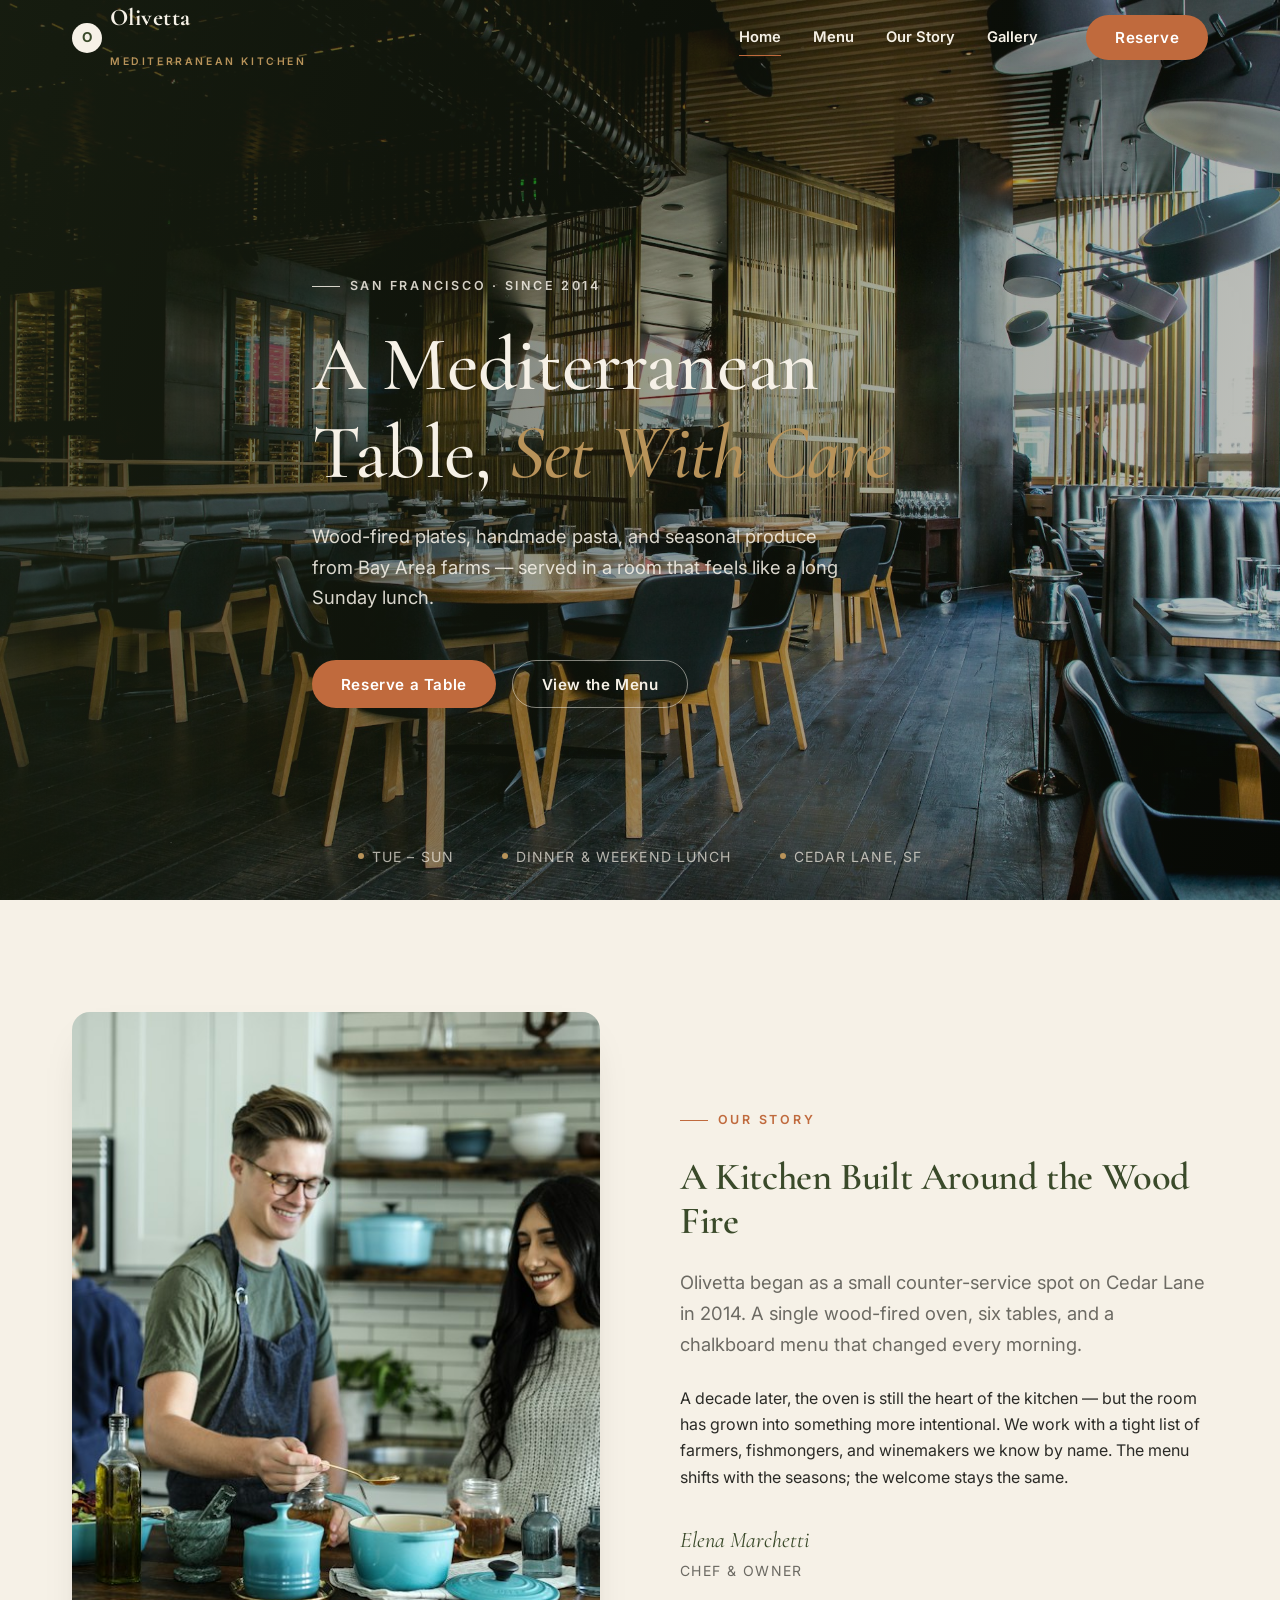
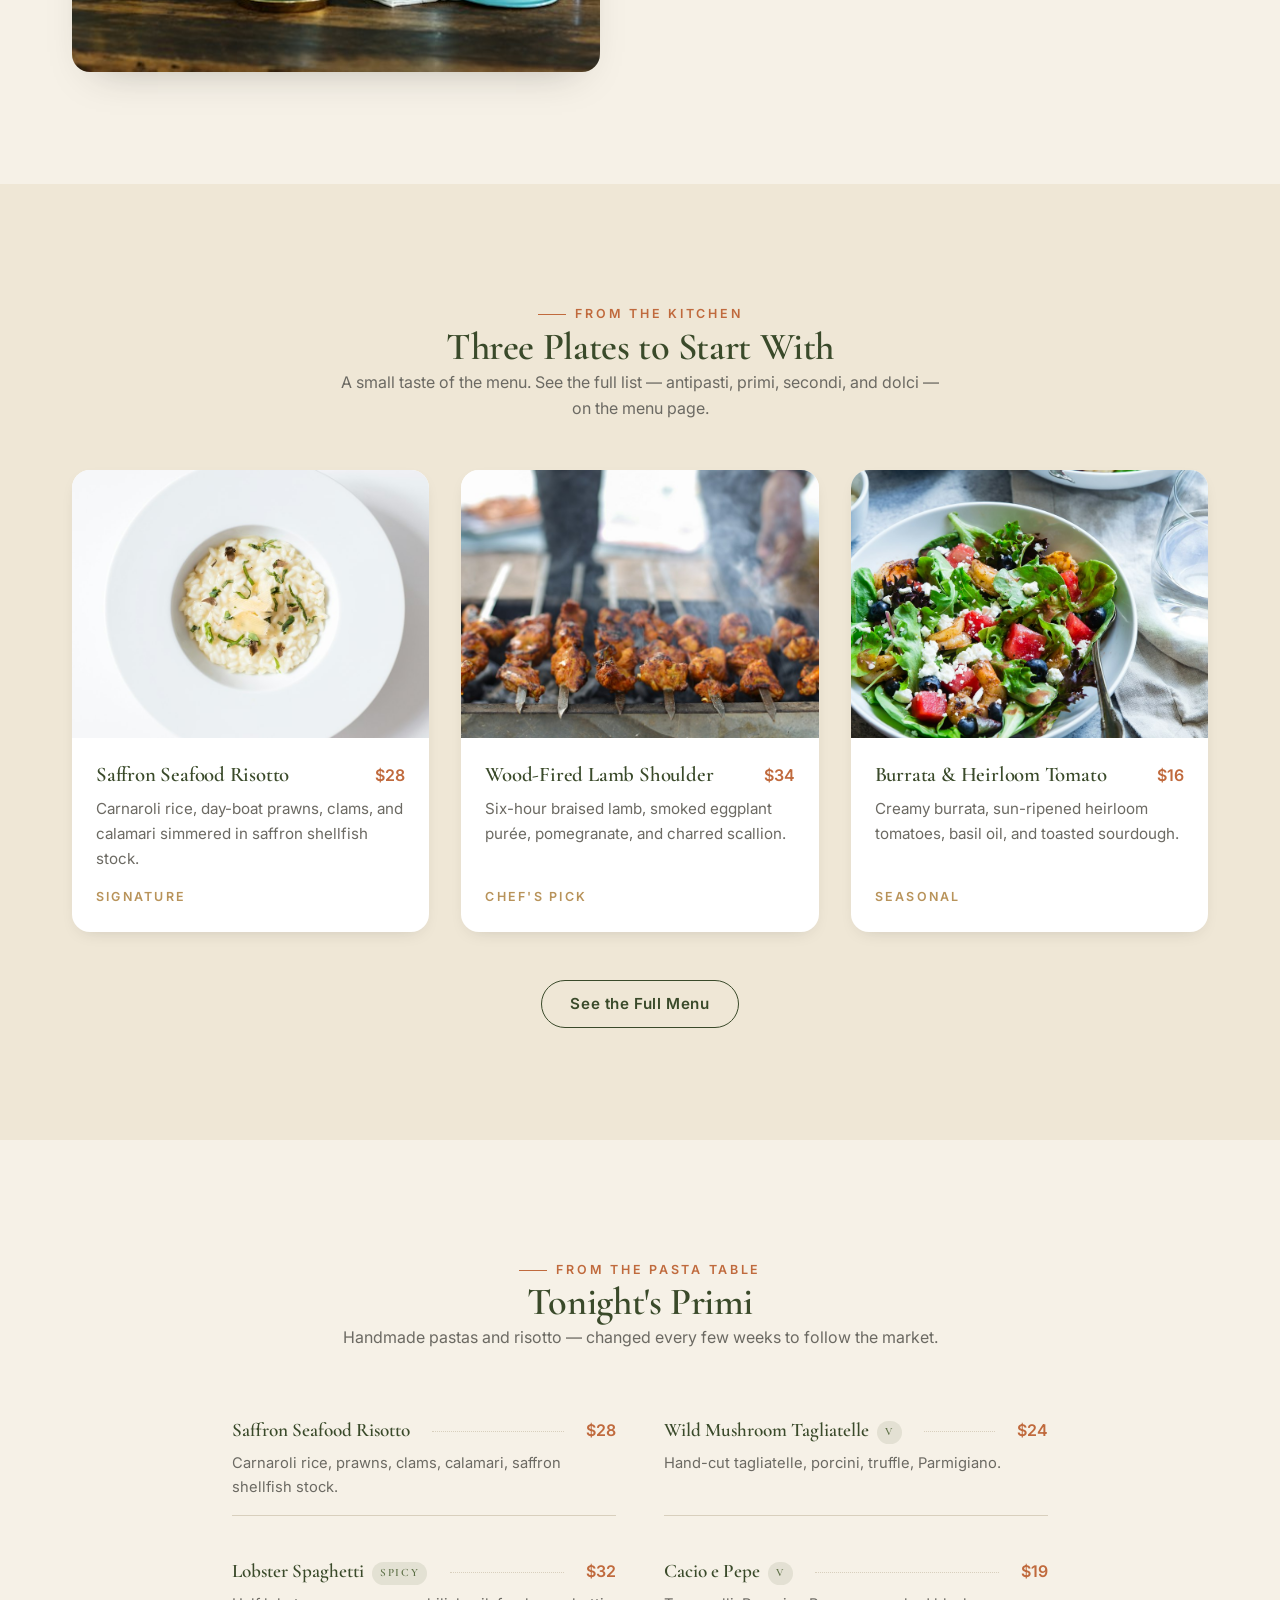
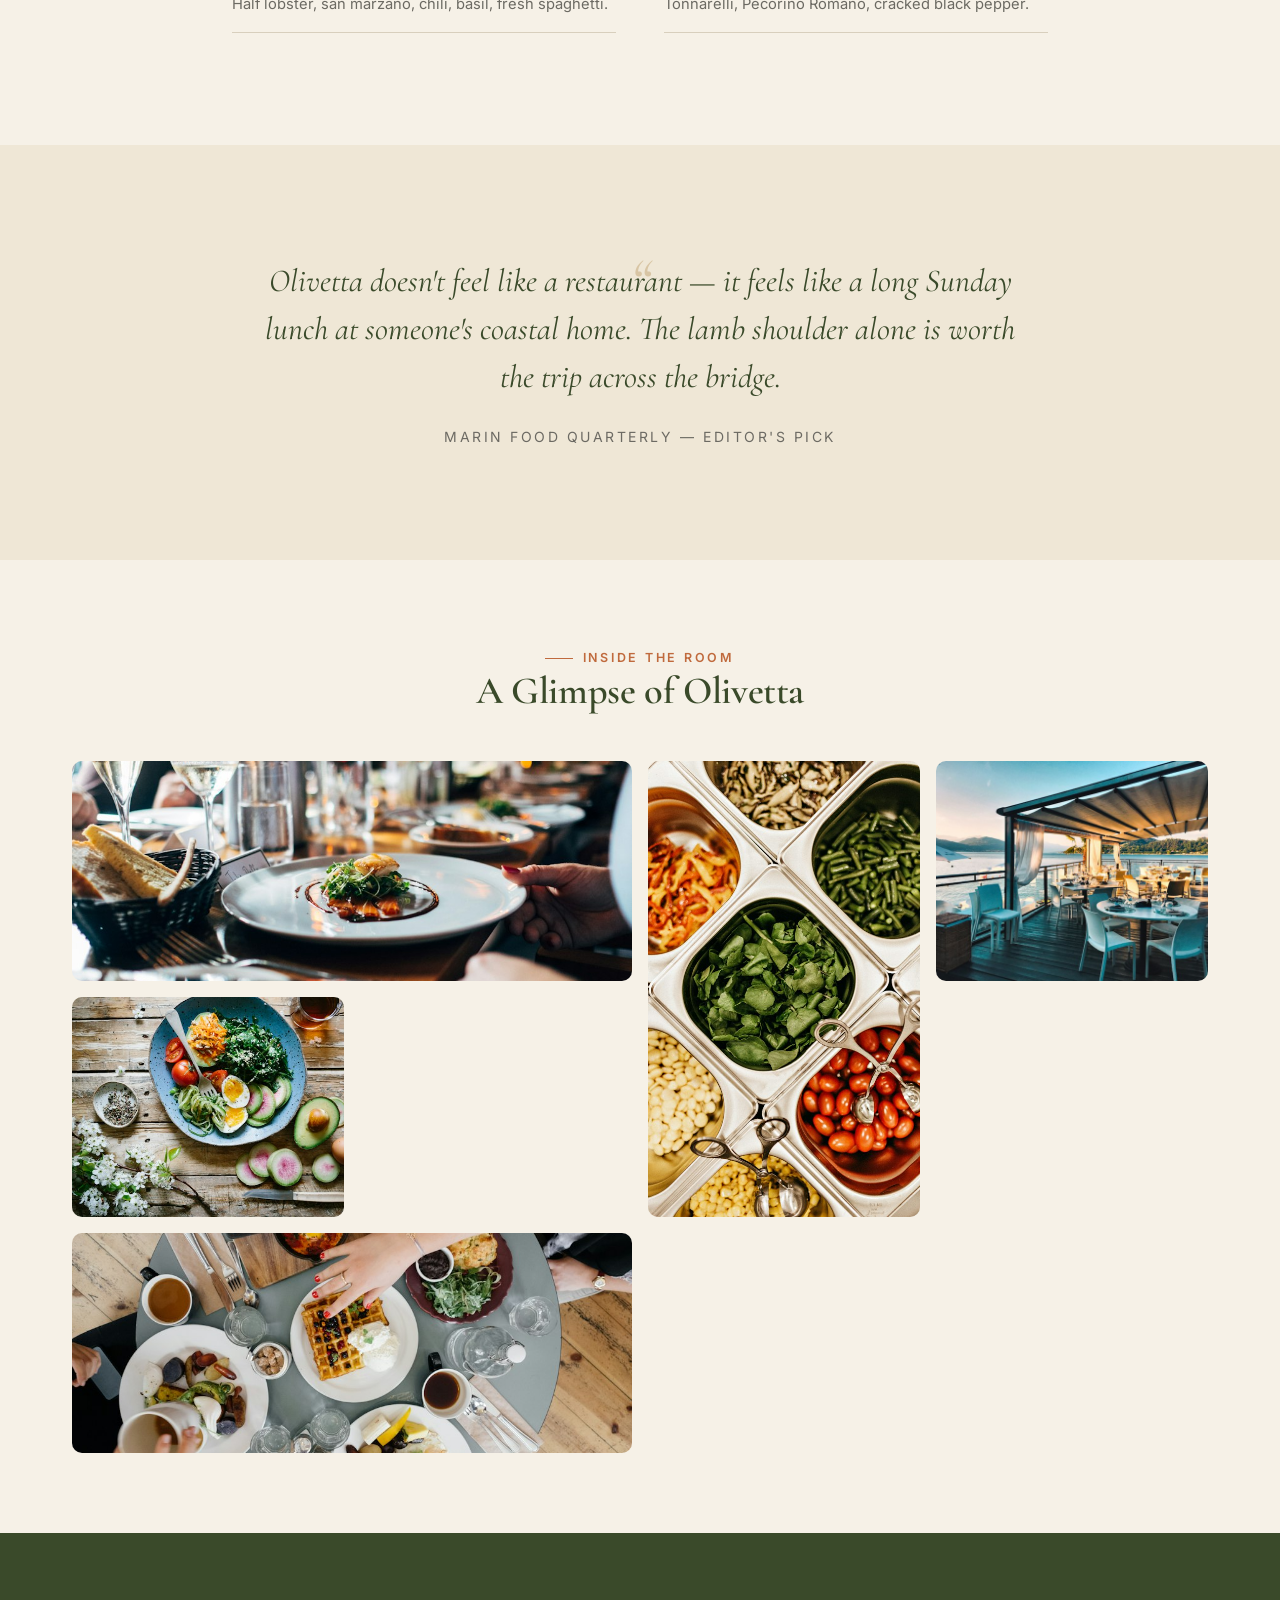
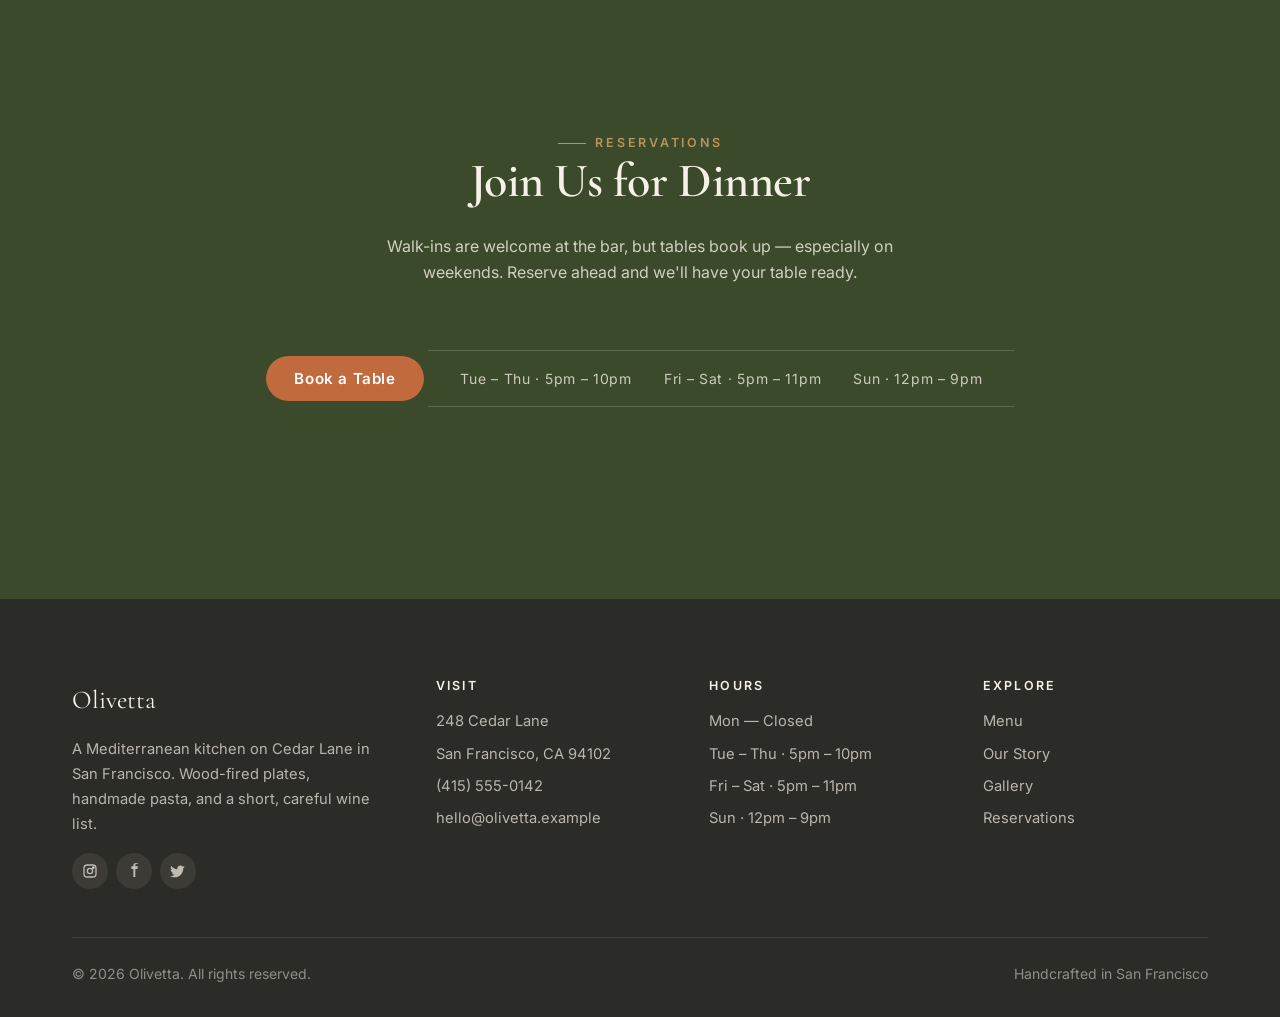
==== commit 726981fa: "e55de002-e4f4-44dd-a56d-bf10dfee7d23" ====
--- a/download/restaurant-site/index.html
+++ b/download/restaurant-site/index.html
@@ -54,8 +54,7 @@
        ================================================================= -->
   <section class="hero">
     <div class="hero__bg">
-      <img src="https://images.unsplash.com/photo-1517248135467-4c7edcad34c4?auto=format&fit=crop&w=2000&q=80"
-           alt="Warm candlelit dining room at Olivetta">
+      <img src="assets/hero.jpg" alt="Warm candlelit dining room at Olivetta" fetchpriority="high">
     </div>
 
     <div class="container hero__inner">
@@ -85,8 +84,7 @@
   <section class="section" id="story">
     <div class="container story">
       <div class="story__image reveal">
-        <img src="https://images.unsplash.com/photo-1556910103-1c02745aae4d?auto=format&fit=crop&w=1000&q=80"
-             alt="Chef plating a dish in the Olivetta kitchen">
+        <img src="assets/story.jpg" alt="Chef plating a dish in the Olivetta kitchen">
       </div>
 
       <div class="story__content reveal">
--- a/download/restaurant-site/css/style.css
+++ b/download/restaurant-site/css/style.css
@@ -276,17 +276,19 @@
   left: 0;
   right: 0;
   height: var(--nav-height);
-  background: rgba(246, 241, 231, 0.92);
-  backdrop-filter: blur(12px);
-  -webkit-backdrop-filter: blur(12px);
+  /* Transparent by default — sits over the dark hero photo */
+  background: transparent;
   border-bottom: 1px solid transparent;
   z-index: 100;
-  transition: border-color var(--transition), background var(--transition);
-}
-
+  transition: border-color var(--transition), background var(--transition), color var(--transition);
+}
+
+/* Scrolled state — opaque cream background with dark text */
 .nav--scrolled {
   border-bottom-color: var(--color-line);
   background: rgba(246, 241, 231, 0.97);
+  backdrop-filter: blur(12px);
+  -webkit-backdrop-filter: blur(12px);
 }
 
 .nav__inner {
@@ -307,16 +309,21 @@
   font-family: var(--font-display);
   font-size: 1.5rem;
   font-weight: 700;
-  color: var(--color-olive);
+  /* Cream over dark hero; overridden to olive when scrolled */
+  color: var(--color-cream);
   letter-spacing: 0.02em;
-}
+  transition: color var(--transition);
+}
+
+.nav--scrolled .brand { color: var(--color-olive); }
 
 .brand__mark {
   width: 30px;
   height: 30px;
   border-radius: 50%;
-  background: var(--color-olive);
-  color: var(--color-cream);
+  /* Cream circle with olive text over the hero; flips when scrolled */
+  background: var(--color-cream);
+  color: var(--color-olive);
   display: inline-flex;
   align-items: center;
   justify-content: center;
@@ -324,6 +331,12 @@
   font-weight: 700;
   font-family: var(--font-body);
   align-self: center;
+  transition: background var(--transition), color var(--transition);
+}
+
+.nav--scrolled .brand__mark {
+  background: var(--color-olive);
+  color: var(--color-cream);
 }
 
 .brand__name { line-height: 1; }
@@ -333,9 +346,13 @@
   font-size: 0.65rem;
   letter-spacing: 0.25em;
   text-transform: uppercase;
-  color: var(--color-terracotta);
+  /* Gold over hero; terracotta when scrolled */
+  color: var(--color-gold);
   font-weight: 600;
-}
+  transition: color var(--transition);
+}
+
+.nav--scrolled .brand__tag { color: var(--color-terracotta); }
 
 .nav__links {
   display: flex;
@@ -345,11 +362,17 @@
 
 .nav__link {
   font-size: 0.92rem;
-  font-weight: 500;
-  color: var(--color-charcoal);
+  font-weight: 600;
+  /* Cream over dark hero; overridden to charcoal when scrolled */
+  color: var(--color-cream);
   position: relative;
   padding-block: 0.4rem;
-}
+  transition: color var(--transition);
+}
+
+.nav__link:hover { color: var(--color-gold); }
+.nav--scrolled .nav__link { color: var(--color-charcoal); }
+.nav--scrolled .nav__link:hover { color: var(--color-olive); }
 
 .nav__link::after {
   content: "";
@@ -365,7 +388,7 @@
 .nav__link:hover::after,
 .nav__link--active::after { width: 100%; }
 
-.nav__link--active { color: var(--color-olive); }
+.nav--scrolled .nav__link--active { color: var(--color-olive); }
 
 .nav__cta {
   margin-left: var(--space-2);
@@ -379,13 +402,16 @@
   justify-content: center;
   flex-direction: column;
   gap: 5px;
-}
+  color: var(--color-cream);
+}
+
+.nav--scrolled .nav__toggle { color: var(--color-olive); }
 
 .nav__toggle span {
   display: block;
   width: 24px;
   height: 2px;
-  background: var(--color-olive);
+  background: currentColor;
   transition: transform var(--transition), opacity var(--transition);
 }
 
@@ -412,12 +438,14 @@
   color: var(--color-cream);
   overflow: hidden;
   padding-top: var(--nav-height);
+  /* Fallback color while the photo loads */
+  background: var(--color-olive);
 }
 
 .hero__bg {
   position: absolute;
   inset: 0;
-  z-index: -2;
+  z-index: 0;
 }
 
 .hero__bg img {
@@ -426,20 +454,24 @@
   object-fit: cover;
 }
 
+/* Dark gradient overlay so headline stays readable on any photo */
 .hero::after {
   content: "";
   position: absolute;
   inset: 0;
+  z-index: 1;
+  pointer-events: none;
   background: linear-gradient(
     105deg,
     rgba(28, 36, 20, 0.78) 0%,
     rgba(28, 36, 20, 0.45) 50%,
     rgba(28, 36, 20, 0.25) 100%
   );
-  z-index: -1;
 }
 
 .hero__inner {
+  position: relative;
+  z-index: 2;
   max-width: 720px;
   padding-block: var(--space-6);
 }
@@ -481,6 +513,7 @@
   bottom: var(--space-4);
   left: 0;
   right: 0;
+  z-index: 2;
   display: flex;
   justify-content: center;
   gap: var(--space-5);
@@ -1185,8 +1218,11 @@
   .nav__link {
     padding: 0.85rem 0;
     border-bottom: 1px solid var(--color-line);
+    /* Drawer has a cream background, so links must be dark even at top of page */
+    color: var(--color-charcoal);
   }
 
+  .nav__link:hover { color: var(--color-terracotta); }
   .nav__link:last-of-type { border-bottom: none; }
 
   .nav__cta { margin: var(--space-2) 0 0; width: 100%; }
